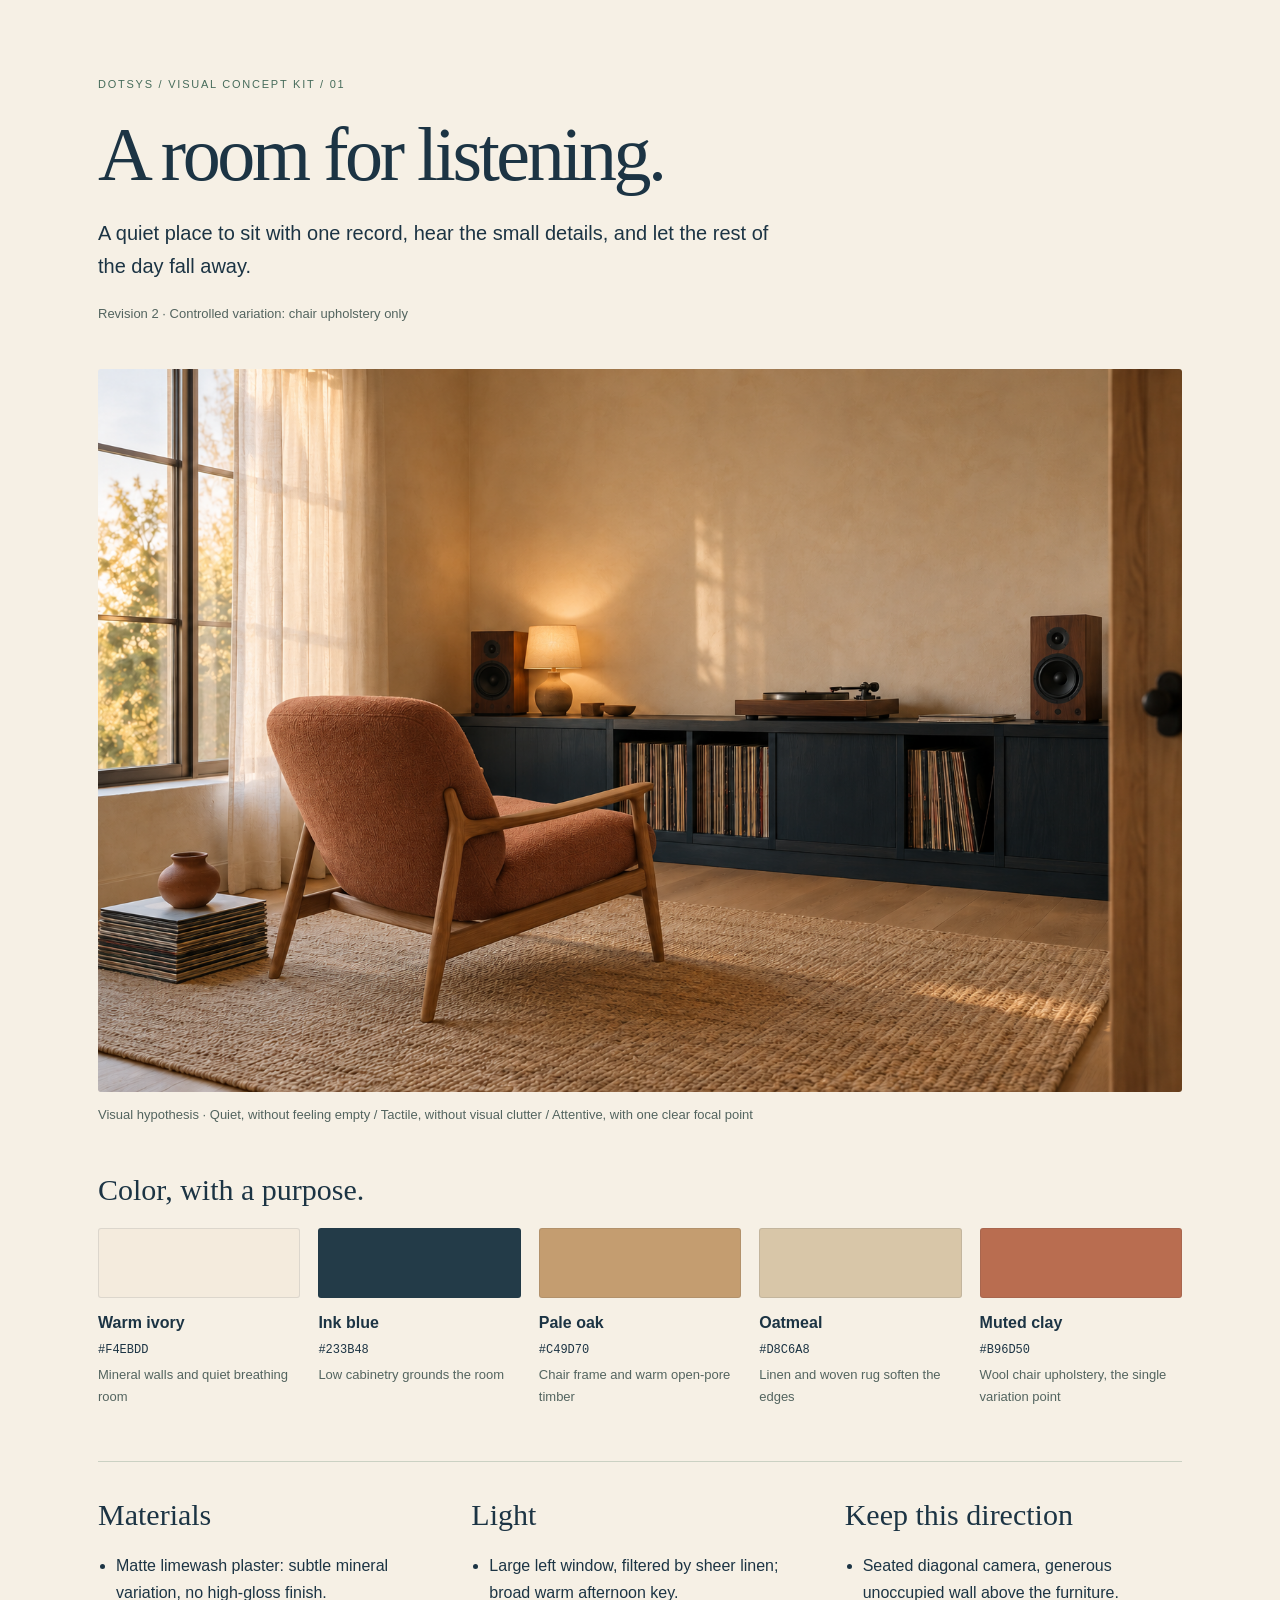
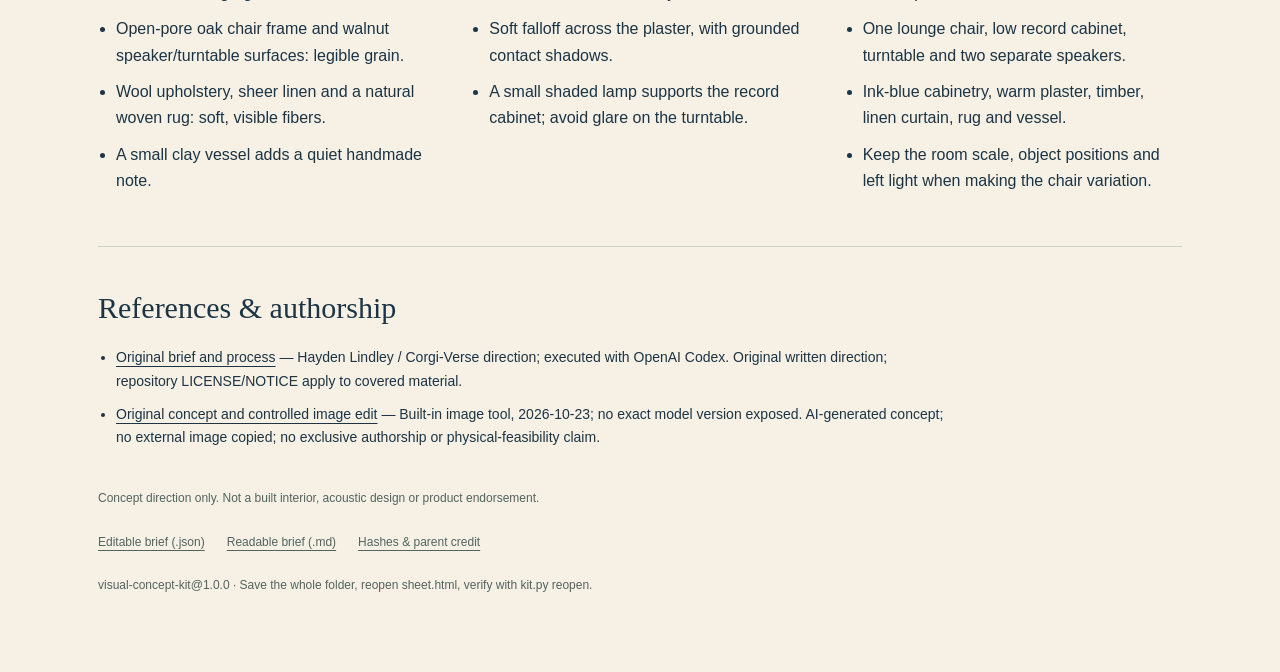
==== creations/quiet-listening-room/clay/sheet.html @ 7c347469 "Add verified visual concept kit and curated creation exchange" ====
<!doctype html>
<html lang="en"><head><meta charset="utf-8"><meta name="viewport" content="width=device-width,initial-scale=1"><title>A room for listening. · Direction sheet</title><link rel="stylesheet" href="sheet.css"></head><body>
<a class="skip" href="#main">Skip to direction</a><main id="main"><header><p class="eyebrow">DOTSYS / VISUAL CONCEPT KIT / 01</p><h1>A room for listening.</h1><p class="intent">A quiet place to sit with one record, hear the small details, and let the rest of the day fall away.</p><p class="meta">Revision 2 · Controlled variation: chair upholstery only</p></header>
<figure><img src="concept.png" width="1536" height="1024" alt="A quiet listening room with an oak lounge chair, dark record cabinet, linen curtain and soft left daylight. Chair upholstery: Muted clay."><figcaption>Visual hypothesis · Quiet, without feeling empty / Tactile, without visual clutter / Attentive, with one clear focal point</figcaption></figure>
<section class="palette"><h2>Color, with a purpose.</h2><ul><li><span class="swatch s0" aria-hidden="true"></span><strong>Warm ivory</strong><code>#F4EBDD</code><small>Mineral walls and quiet breathing room</small></li><li><span class="swatch s1" aria-hidden="true"></span><strong>Ink blue</strong><code>#233B48</code><small>Low cabinetry grounds the room</small></li><li><span class="swatch s2" aria-hidden="true"></span><strong>Pale oak</strong><code>#C49D70</code><small>Chair frame and warm open-pore timber</small></li><li><span class="swatch s3" aria-hidden="true"></span><strong>Oatmeal</strong><code>#D8C6A8</code><small>Linen and woven rug soften the edges</small></li><li><span class="swatch s4" aria-hidden="true"></span><strong>Muted clay</strong><code>#B96D50</code><small>Wool chair upholstery, the single variation point</small></li></ul></section><div class="decisions"><section><h2>Materials</h2><ul><li>Matte limewash plaster: subtle mineral variation, no high-gloss finish.</li><li>Open-pore oak chair frame and walnut speaker/turntable surfaces: legible grain.</li><li>Wool upholstery, sheer linen and a natural woven rug: soft, visible fibers.</li><li>A small clay vessel adds a quiet handmade note.</li></ul></section><section><h2>Light</h2><ul><li>Large left window, filtered by sheer linen; broad warm afternoon key.</li><li>Soft falloff across the plaster, with grounded contact shadows.</li><li>A small shaded lamp supports the record cabinet; avoid glare on the turntable.</li></ul></section><section><h2>Keep this direction</h2><ul><li>Seated diagonal camera, generous unoccupied wall above the furniture.</li><li>One lounge chair, low record cabinet, turntable and two separate speakers.</li><li>Ink-blue cabinetry, warm plaster, timber, linen curtain, rug and vessel.</li><li>Keep the room scale, object positions and left light when making the chair variation.</li></ul></section></div>
<section class="sources"><h2>References &amp; authorship</h2><ul><li><a href="https://github.com/corgi-verse/dotsys-public/blob/main/creations/quiet-listening-room/PROCESS.md">Original brief and process</a> — Hayden Lindley / Corgi-Verse direction; executed with OpenAI Codex. Original written direction; repository LICENSE/NOTICE apply to covered material.</li><li><a href="https://github.com/corgi-verse/dotsys-public/tree/main/creations/quiet-listening-room">Original concept and controlled image edit</a> — Built-in image tool, 2026-10-23; no exact model version exposed. AI-generated concept; no external image copied; no exclusive authorship or physical-feasibility claim.</li></ul></section><footer><p>Concept direction only. Not a built interior, acoustic design or product endorsement.</p><nav aria-label="Editable files"><a href="brief.json" download>Editable brief (.json)</a><a href="brief.md" download>Readable brief (.md)</a><a href="manifest.json">Hashes &amp; parent credit</a></nav><p>visual-concept-kit@1.0.0 · Save the whole folder, reopen sheet.html, verify with kit.py reopen.</p></footer></main></body></html>
---- creations/quiet-listening-room/clay/sheet.css ----
*{box-sizing:border-box}body{margin:0;background:#f6f0e5;color:#1c3444;font:16px/1.65 Arial,sans-serif}main{max-width:1180px;margin:auto;padding:64px 48px}header{max-width:850px;padding-bottom:32px}.eyebrow{font-size:11px;letter-spacing:.16em;color:#476c5b}h1,h2{font-family:Georgia,serif;font-weight:400;line-height:1.1}h1{font-size:clamp(44px,6vw,76px);letter-spacing:-.045em;margin:20px 0}h2{font-size:30px;margin:0 0 22px}.intent{font-size:20px;max-width:680px}.meta,figcaption,small{color:#53645f;font-size:13px}figure{margin:0 0 48px}img{display:block;width:100%;height:auto;border-radius:3px}figcaption{padding-top:12px}.palette ul{display:grid;grid-template-columns:repeat(5,1fr);gap:18px;list-style:none;padding:0}.palette li{display:flex;flex-direction:column}.swatch{height:70px;border:1px solid #1c34441c;margin-bottom:12px;border-radius:3px}code{font-size:12px;padding:4px 0}.decisions{display:grid;grid-template-columns:repeat(3,1fr);gap:36px;border-block:1px solid #cbd1c3;margin:44px 0;padding:36px 0}.decisions ul,.sources ul{padding-left:18px}li{margin-bottom:10px}.sources{max-width:850px;font-size:14px}.sources a,a{color:inherit;text-underline-offset:4px;overflow-wrap:anywhere}footer{margin-top:40px;font-size:12px;color:#53645f}nav{display:flex;flex-wrap:wrap;gap:22px;margin:24px 0}a:focus-visible{outline:3px solid #bc6c41;outline-offset:5px}.skip{position:absolute;top:-100px}.skip:focus{top:10px}@media(max-width:700px){main{padding:32px 22px}.palette ul{grid-template-columns:repeat(2,1fr)}.decisions{grid-template-columns:1fr;gap:24px}.intent{font-size:18px}h2{font-size:28px}}@media print{main{padding:0}body{background:white}.skip{display:none}figure{break-inside:avoid}.decisions{break-inside:avoid}a{color:#1c3444}}.s0{background:#F4EBDD}.s1{background:#233B48}.s2{background:#C49D70}.s3{background:#D8C6A8}.s4{background:#B96D50}
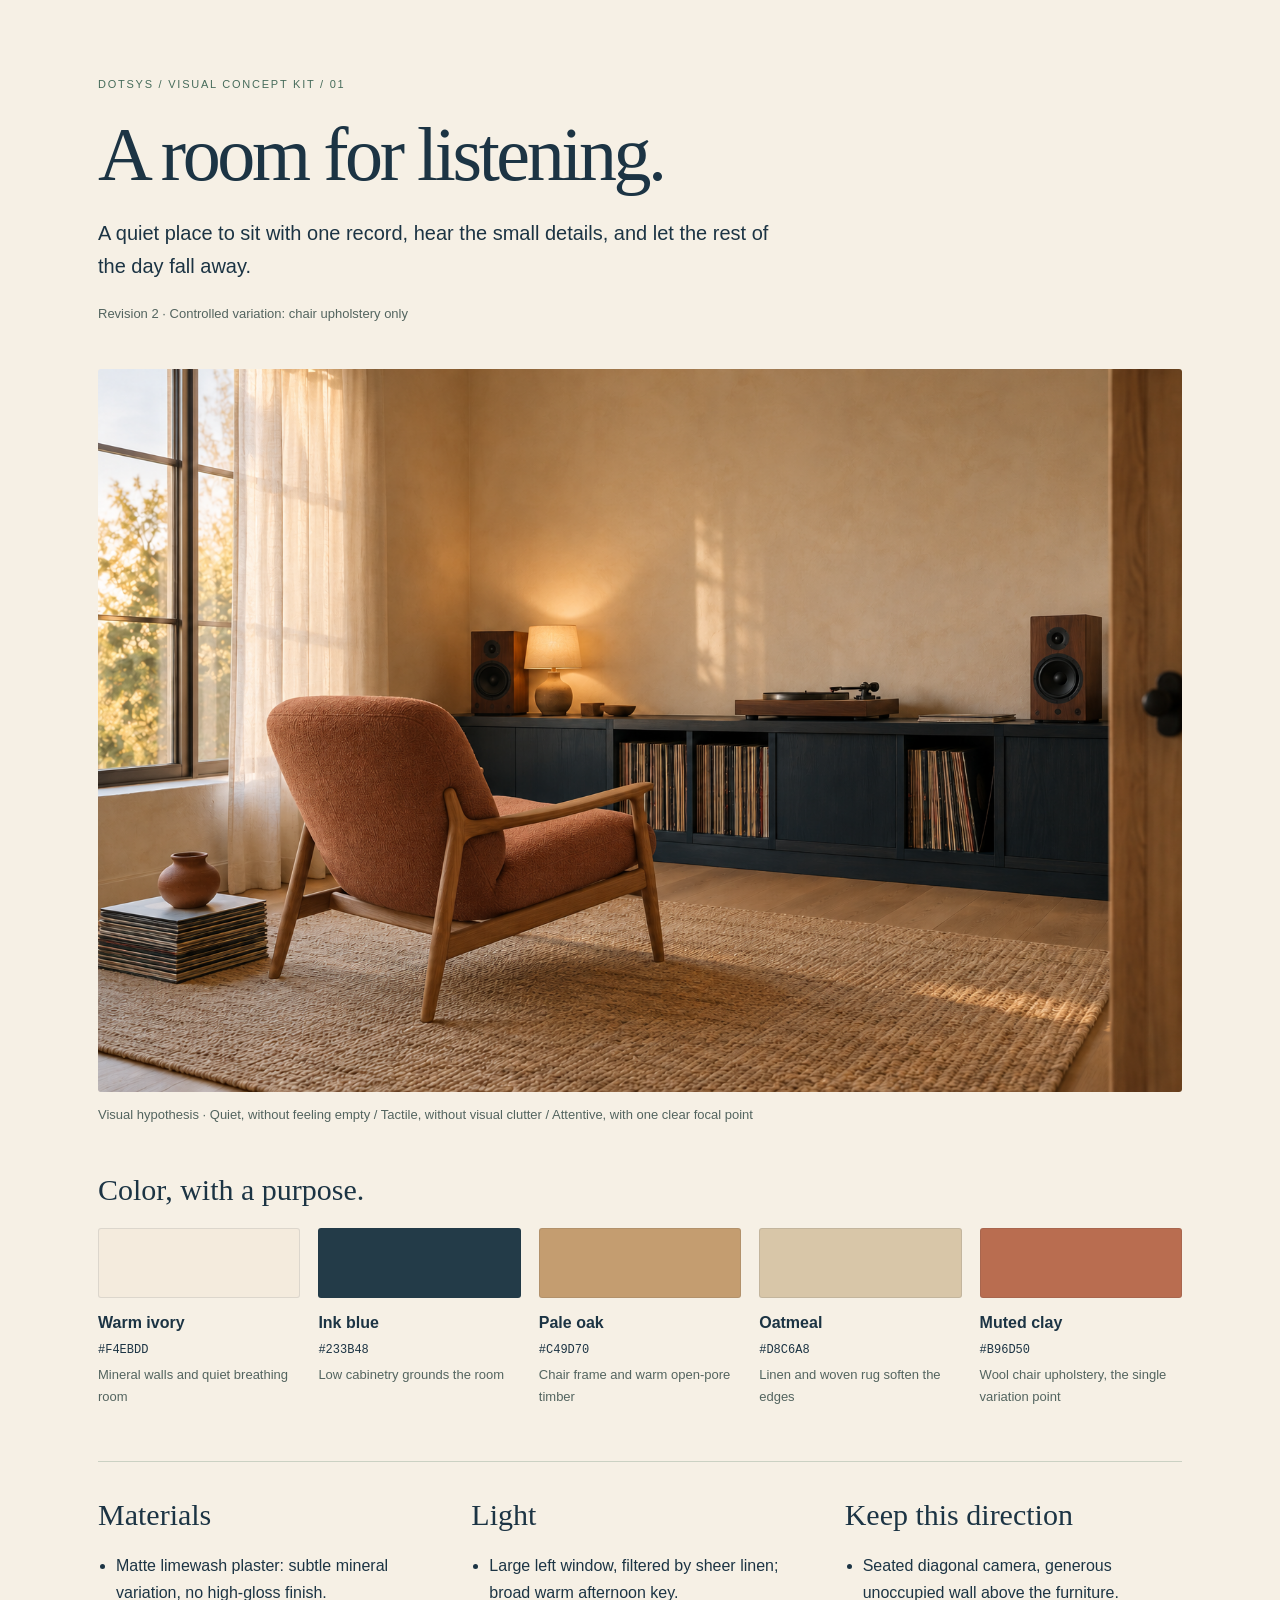
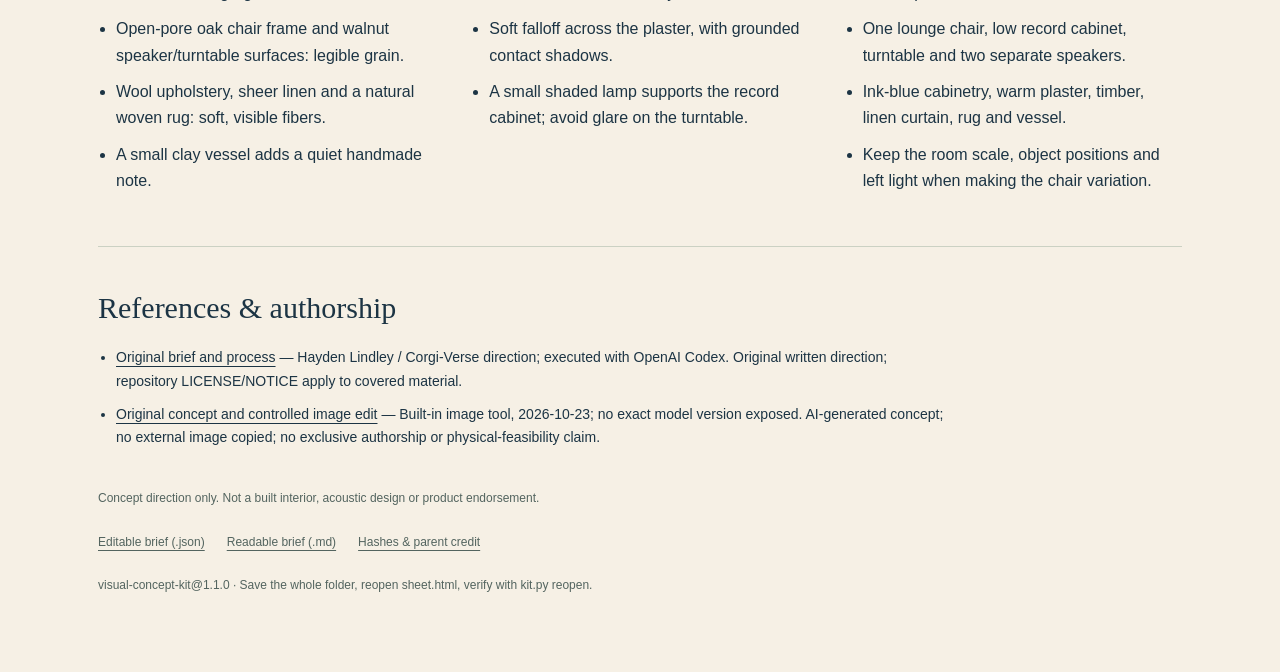
==== commit 5066edb3: "Bind creation reviews to full packages and correct image metadata" ====
--- a/creations/quiet-listening-room/clay/sheet.html
+++ b/creations/quiet-listening-room/clay/sheet.html
@@ -1,6 +1,6 @@
 <!doctype html>
 <html lang="en"><head><meta charset="utf-8"><meta name="viewport" content="width=device-width,initial-scale=1"><title>A room for listening. · Direction sheet</title><link rel="stylesheet" href="sheet.css"></head><body>
 <a class="skip" href="#main">Skip to direction</a><main id="main"><header><p class="eyebrow">DOTSYS / VISUAL CONCEPT KIT / 01</p><h1>A room for listening.</h1><p class="intent">A quiet place to sit with one record, hear the small details, and let the rest of the day fall away.</p><p class="meta">Revision 2 · Controlled variation: chair upholstery only</p></header>
-<figure><img src="concept.png" width="1536" height="1024" alt="A quiet listening room with an oak lounge chair, dark record cabinet, linen curtain and soft left daylight. Chair upholstery: Muted clay."><figcaption>Visual hypothesis · Quiet, without feeling empty / Tactile, without visual clutter / Attentive, with one clear focal point</figcaption></figure>
+<figure><img src="concept.png" width="1536" height="1024" alt="A quiet listening room with an oak lounge chair, low record cabinet, linen curtain and soft left daylight. Chair upholstery: Muted clay."><figcaption>Visual hypothesis · Quiet, without feeling empty / Tactile, without visual clutter / Attentive, with one clear focal point</figcaption></figure>
 <section class="palette"><h2>Color, with a purpose.</h2><ul><li><span class="swatch s0" aria-hidden="true"></span><strong>Warm ivory</strong><code>#F4EBDD</code><small>Mineral walls and quiet breathing room</small></li><li><span class="swatch s1" aria-hidden="true"></span><strong>Ink blue</strong><code>#233B48</code><small>Low cabinetry grounds the room</small></li><li><span class="swatch s2" aria-hidden="true"></span><strong>Pale oak</strong><code>#C49D70</code><small>Chair frame and warm open-pore timber</small></li><li><span class="swatch s3" aria-hidden="true"></span><strong>Oatmeal</strong><code>#D8C6A8</code><small>Linen and woven rug soften the edges</small></li><li><span class="swatch s4" aria-hidden="true"></span><strong>Muted clay</strong><code>#B96D50</code><small>Wool chair upholstery, the single variation point</small></li></ul></section><div class="decisions"><section><h2>Materials</h2><ul><li>Matte limewash plaster: subtle mineral variation, no high-gloss finish.</li><li>Open-pore oak chair frame and walnut speaker/turntable surfaces: legible grain.</li><li>Wool upholstery, sheer linen and a natural woven rug: soft, visible fibers.</li><li>A small clay vessel adds a quiet handmade note.</li></ul></section><section><h2>Light</h2><ul><li>Large left window, filtered by sheer linen; broad warm afternoon key.</li><li>Soft falloff across the plaster, with grounded contact shadows.</li><li>A small shaded lamp supports the record cabinet; avoid glare on the turntable.</li></ul></section><section><h2>Keep this direction</h2><ul><li>Seated diagonal camera, generous unoccupied wall above the furniture.</li><li>One lounge chair, low record cabinet, turntable and two separate speakers.</li><li>Ink-blue cabinetry, warm plaster, timber, linen curtain, rug and vessel.</li><li>Keep the room scale, object positions and left light when making the chair variation.</li></ul></section></div>
-<section class="sources"><h2>References &amp; authorship</h2><ul><li><a href="https://github.com/corgi-verse/dotsys-public/blob/main/creations/quiet-listening-room/PROCESS.md">Original brief and process</a> — Hayden Lindley / Corgi-Verse direction; executed with OpenAI Codex. Original written direction; repository LICENSE/NOTICE apply to covered material.</li><li><a href="https://github.com/corgi-verse/dotsys-public/tree/main/creations/quiet-listening-room">Original concept and controlled image edit</a> — Built-in image tool, 2026-10-23; no exact model version exposed. AI-generated concept; no external image copied; no exclusive authorship or physical-feasibility claim.</li></ul></section><footer><p>Concept direction only. Not a built interior, acoustic design or product endorsement.</p><nav aria-label="Editable files"><a href="brief.json" download>Editable brief (.json)</a><a href="brief.md" download>Readable brief (.md)</a><a href="manifest.json">Hashes &amp; parent credit</a></nav><p>visual-concept-kit@1.0.0 · Save the whole folder, reopen sheet.html, verify with kit.py reopen.</p></footer></main></body></html>+<section class="sources"><h2>References &amp; authorship</h2><ul><li><a href="https://github.com/corgi-verse/dotsys-public/blob/main/creations/quiet-listening-room/PROCESS.md">Original brief and process</a> — Hayden Lindley / Corgi-Verse direction; executed with OpenAI Codex. Original written direction; repository LICENSE/NOTICE apply to covered material.</li><li><a href="https://github.com/corgi-verse/dotsys-public/tree/main/creations/quiet-listening-room">Original concept and controlled image edit</a> — Built-in image tool, 2026-10-23; no exact model version exposed. AI-generated concept; no external image copied; no exclusive authorship or physical-feasibility claim.</li></ul></section><footer><p>Concept direction only. Not a built interior, acoustic design or product endorsement.</p><nav aria-label="Editable files"><a href="brief.json" download>Editable brief (.json)</a><a href="brief.md" download>Readable brief (.md)</a><a href="manifest.json">Hashes &amp; parent credit</a></nav><p>visual-concept-kit@1.1.0 · Save the whole folder, reopen sheet.html, verify with kit.py reopen.</p></footer></main></body></html>
